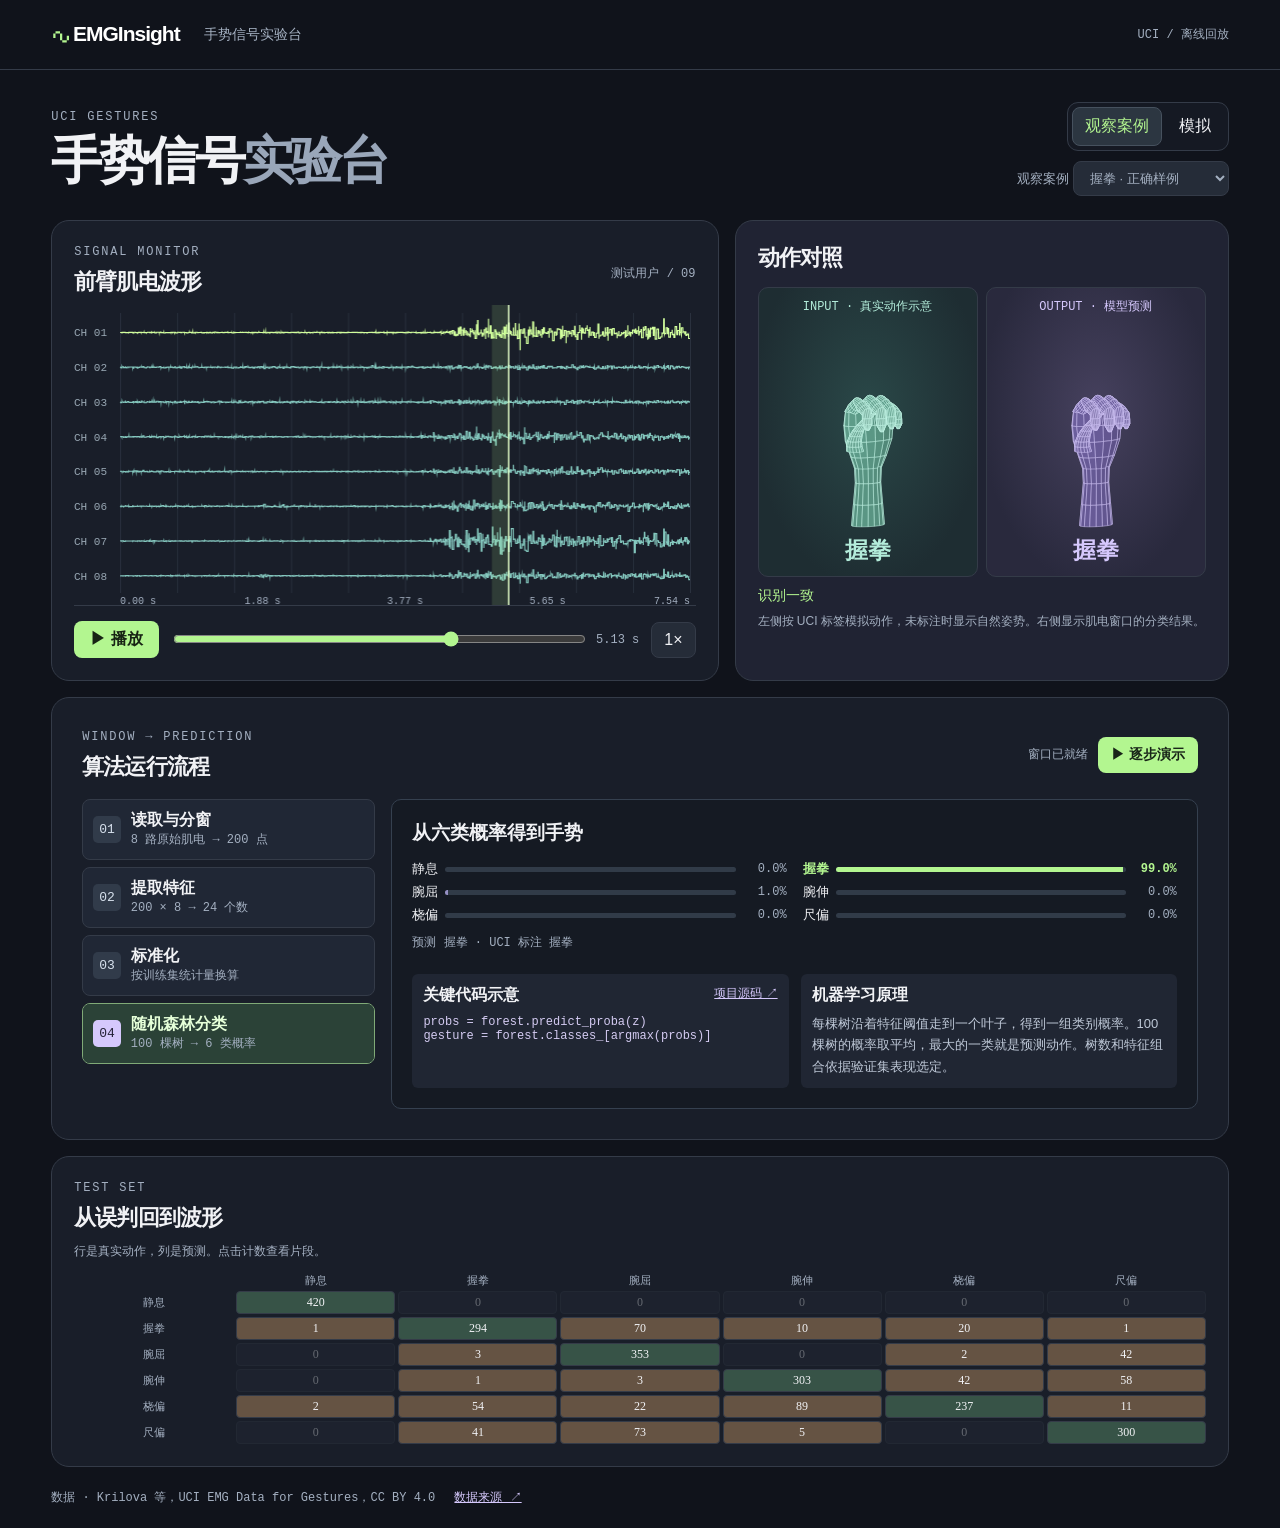
==== index.html @ f8cfbcc0 "Publish EMGInsight gesture demo" ====
<!doctype html>
<html lang="zh-CN"><meta charset="utf-8"><meta name="viewport" content="width=device-width,initial-scale=1">
<title>EMGInsight · 手势信号实验台</title><link rel="stylesheet" href="style.css">
<header><div class="brand"><b>∿</b> EMGInsight</div><span>手势信号实验台</span><small id="sourceMode">UCI / 离线回放</small></header>
<main><div class="intro"><div><p class="eyebrow">UCI GESTURES</p><h1>手势信号<span>实验台</span></h1></div><div class="modeControls"><div class="modes" role="group" aria-label="演示模式"><button id="replayMode" aria-pressed="true">观察案例</button><button id="simMode" aria-pressed="false">模拟</button></div><label id="casePicker">观察案例 <select id="case"></select></label></div></div>
<div id="missing" hidden>请先在项目根目录运行 <code>.venv\Scripts\python.exe demo/gesture/prepare.py</code>，然后刷新。</div>
<div id="simMissing" hidden>请运行 <code>.venv\Scripts\python.exe demo/gesture/prepare.py</code> 导出模拟所需的模型，然后刷新。</div>
<section class="deck"><article class="scope"><div class="heading"><div><p class="eyebrow">SIGNAL MONITOR</p><h2 id="waveTitle">前臂肌电波形</h2></div><span id="user"></span></div><canvas id="wave" aria-label="八通道肌电信号与当前窗口"></canvas>
<div class="transport"><button id="play">▶ 播放</button><label class="slider"><input id="time" type="range" min="0" step="1" aria-label="回放位置"></label><output id="clock"></output><button id="speed" title="切换播放速度">1×</button></div></article>
<article class="pose">
  <div class="heading"><h2>动作对照</h2></div>
  <div class="posePair">
    <div class="poseView inputView">
      <small id="inputTitle">INPUT · 真实动作示意</small>
      <canvas id="truthHand" role="img" aria-label="UCI 真实标签对应的手部姿势示意"></canvas>
      <h3 id="truth"></h3>
      <div id="gestureControls" class="gestureControls" role="group" aria-label="操控模拟手" hidden></div>
    </div>
    <div class="poseView outputView">
      <small>OUTPUT · 模型预测</small>
      <canvas id="hand" role="img" aria-label="模型预测对应的手部姿势示意"></canvas>
      <h3 id="name"></h3>
    </div>
  </div>
  <p class="comparison" id="comparison"></p>
  <small class="poseNote" id="poseNote">左侧按 UCI 标签模拟动作，未标注时显示自然姿势。右侧显示肌电窗口的分类结果。</small>
</article></section>
<section id="caseFlow" class="caseFlow" aria-labelledby="flowTitle">
  <div class="heading flowHeading">
    <div><p class="eyebrow">WINDOW → PREDICTION</p><h2 id="flowTitle">算法运行流程</h2></div>
    <div class="flowActions"><output id="flowStatus"></output><button id="walkWindow" type="button">▶ 逐步演示</button></div>
  </div>
  <div class="flowGrid">
    <div id="flowSteps" class="flowSteps" role="group" aria-label="查看处理阶段">
      <button type="button"><span class="flowIndex">01</span><span><strong>读取与分窗</strong><small>8 路原始肌电 → 200 点</small></span></button>
      <button type="button"><span class="flowIndex">02</span><span><strong>提取特征</strong><small>200 × 8 → 24 个数</small></span></button>
      <button type="button"><span class="flowIndex">03</span><span><strong>标准化</strong><small>按训练集统计量换算</small></span></button>
      <button type="button"><span class="flowIndex">04</span><span><strong>随机森林分类</strong><small>100 棵树 → 6 类概率</small></span></button>
    </div>
    <div class="flowInspector">
      <div class="heading flowInspectorHead"><h3 id="flowStageTitle"></h3><label id="flowChannelControl">通道 <span id="caseChannel"></span></label></div>
      <div id="flowEvidence" class="flowEvidence"></div>
      <div class="flowExplainers">
        <div class="flowCode"><div class="flowCaption"><strong>关键代码示意</strong><a id="flowSource" target="_blank" rel="noopener">项目源码 ↗</a></div><pre><code id="flowCode"></code></pre></div>
        <div class="flowKnowledge"><strong>机器学习原理</strong><p id="flowKnowledge"></p></div>
      </div>
    </div>
  </div>
</section>
<section class="lower"><article id="compactTrace" hidden><div class="heading"><div><p class="eyebrow">EXECUTION TRACE</p><h2>算法运行流程</h2></div><label>通道 <span id="simChannel"></span></label></div>
<ol class="trace" id="trace" aria-label="算法关键环节">
  <li><span class="traceMarker" aria-hidden="true"></span><div><strong>读取与分窗</strong><code>8 路信号 → 200 点窗口，步长 100</code><small id="traceWindow"></small></div></li>
  <li><span class="traceMarker" aria-hidden="true"></span><div><strong>提取特征</strong><code>每通道算 RMS、MAV、WL → 24 个特征</code><small id="traceFeatures"></small></div></li>
  <li><span class="traceMarker" aria-hidden="true"></span><div><strong>标准化</strong><code>用训练集的均值和标准差转换特征</code><small id="traceScale"></small></div></li>
  <li><span class="traceMarker" aria-hidden="true"></span><div><strong>随机森林分类</strong><code>100 棵树的类别概率取平均 → 输出手势</code><small id="traceResult"></small></div></li>
</ol><small id="traceNote">高亮按回放节奏重现处理顺序，数值来自当前窗口。</small></article>
<article id="testResults"><p class="eyebrow">TEST SET</p><h2>从误判回到波形</h2><small>行是真实动作，列是预测。点击计数查看片段。</small><div id="matrix"></div></article></section>
<footer>数据 · Krilova 等，UCI EMG Data for Gestures，CC BY 4.0 <a href="https://doi.org/10.24432/C5ZP5C">数据来源 ↗</a></footer></main>
<script src="session.js"></script><script src="simulator-data.js"></script><script src="simulation.js"></script><script src="hand.js"></script><script src="walkthrough.js"></script><script src="app.js"></script></html>
---- style.css ----
:root{color-scheme:dark;--bg:#10131b;--panel:#191e29;--line:#343b48;--muted:#a4b0c1;--mint:#b3f690;--lav:#d5c8fc;color:#f1f2f5;font:16px "Segoe UI","Microsoft YaHei",sans-serif}*{box-sizing:border-box}body{margin:0;background:var(--bg)}header,main{max-width:1440px;margin:auto;padding:0 clamp(18px,4vw,65px)}header{display:flex;gap:24px;align-items:center;height:70px;border-bottom:1px solid var(--line);color:var(--muted);font-size:14px}header small{margin-left:auto}.brand{font-size:21px;letter-spacing:-1px;font-weight:700;color:white}.brand b{color:var(--mint);font:36px Georgia;vertical-align:middle}.intro,.heading,.transport{display:flex;justify-content:space-between;align-items:center;gap:12px}.intro{padding:32px 0 24px}.eyebrow,small,output,#user,footer{color:var(--muted);font:12px/1.5 Consolas,"Microsoft YaHei",monospace}.eyebrow{letter-spacing:.15em;margin:0 0 6px}.intro h1{font-size:clamp(32px,4vw,60px);letter-spacing:-.06em;line-height:1.12;margin:0}.intro h1 span{color:#99a6b9}.intro label{color:var(--muted);font-size:13px}.deck,.lower{display:grid;grid-template-columns:1.65fr 1fr;gap:16px}.deck{grid-template-columns:minmax(0,1.35fr) minmax(320px,1fr)}.lower{margin-top:16px}.deck article,.lower article{min-width:0;border-radius:18px;background:var(--panel);padding:22px;border:1px solid var(--line)}h2{font-size:22px;margin:0 0 8px;letter-spacing:-.04em}button,select{font:inherit;color:inherit;border:1px solid var(--line);background:#252c38;border-radius:8px;padding:8px 12px;cursor:pointer;transition:background .18s,transform .18s}button:hover,select:hover{background:#36404c}button:active{transform:scale(.97)}:focus-visible{outline:2px solid var(--mint)}.scope canvas{display:block;width:100%;height:300px}.transport{border-top:1px solid var(--line);padding-top:15px}.slider{flex:1}.slider input{width:100%;accent-color:var(--mint)}#play{background:var(--mint);color:#172314;border:0;font-weight:700;min-width:85px}footer a{color:var(--lav)}#matrix{display:grid;grid-template-columns:repeat(7,1fr);gap:3px;margin-top:12px;text-align:center;align-items:center}#matrix button{padding:3px;font:12px Consolas;border-radius:4px}#matrix span{font-size:11px;color:var(--muted)}#matrix button:disabled{opacity:.35;cursor:default}footer{padding:22px 0}footer a{margin-left:12px}#missing{padding:20px;background:#593d28}@media(max-width:780px){.deck,.lower{grid-template-columns:1fr}.intro{align-items:flex-start;flex-direction:column}header{gap:10px}.scope canvas{height:250px}.deck article,.lower article{padding:16px}}@media(prefers-reduced-motion:reduce){*{transition:none!important}}
#wave{cursor:crosshair}
.deck .pose {
  display: flex;
  flex-direction: column;
  background: #202333;
}
.pose .heading h2 { margin: 0; }
.posePair {
  display: grid;
  grid-template-columns: repeat(2,minmax(0,1fr));
  gap: 8px;
  margin: 14px 0 0;
}
.poseView {
  min-width: 0;
  display: grid;
  grid-template-rows: auto 1fr auto;
  justify-items: center;
  text-align: center;
  padding: 10px 5px;
  border: 1px solid var(--line);
  border-radius: 10px;
}
.inputView { color: #b3ecda; background: radial-gradient(ellipse at 50% 42%,#2a4848,#1e2d32 75%); }
.outputView { color: var(--lav); background: radial-gradient(ellipse at 50% 42%,#46415e,#29293d 75%); }
.poseView small { color: inherit; }
.poseView canvas {
  display: block;
  width: 100%;
  height: clamp(142px,17vw,228px);
  opacity: 0;
  transition: opacity .15s ease;
}
.poseView h3 { margin: 0; font-size: clamp(16px,1.8vw,25px); line-height: 1.4; }
.comparison { margin: 10px 0 4px; min-height: 1.5em; font-size: 14px; }
.comparison[data-state="match"] { color: var(--mint); }
.comparison[data-state="error"] { color: #ffd29a; }
.poseNote { font-family: inherit; }
.trace { list-style: none; margin: 15px 0 10px; padding: 3px; border-radius: 10px; background: #131720; }
.trace li { display: grid; grid-template-columns: 10px minmax(0,1fr); gap: 10px; padding: 7px 10px; border: 1px solid transparent; border-radius: 7px; }
.traceMarker { width: 6px; height: 6px; margin: 8px auto 0; border-radius: 50%; background: #526070; }
.trace strong { font-size: 14px; }
.trace code { display: inline-block; margin-left: 8px; color: var(--muted); font: 12px/1.5 Consolas,"Microsoft YaHei",monospace; }
.trace small { display: block; min-height: 1.5em; font-variant-numeric: tabular-nums; }
.trace li[data-state="done"] .traceMarker { background: #789376; }
.trace li[data-state="active"] { background: #25382e; border-color: #537758; }
.trace li[data-state="active"] .traceMarker { background: var(--mint); box-shadow: 0 0 9px #b3f69072; }
.trace li[data-state="active"] strong, .trace li[data-state="active"] small { color: var(--mint); }
[hidden] { display: none !important; }
.modeControls { display: grid; justify-items: end; gap: 10px; }
.modes { display: flex; gap: 4px; padding: 4px; border: 1px solid var(--line); border-radius: 11px; background: #151923; }
.modes button { border-color: transparent; background: transparent; }
.modes button[aria-pressed="true"] { border-color: #46515e; background: #2c3641; color: var(--mint); }
#simMissing { margin-bottom: 15px; padding: 16px; border-radius: 8px; background: #593d28; }
.simulating .deck { grid-template-columns: minmax(170px,.72fr) minmax(0,1.9fr) minmax(170px,.72fr); }
.simulating .deck .pose, .simulating .posePair { display: contents; }
.simulating .deck .pose .heading, .simulating .transport { display: none; }
.simulating .scope { grid-area: 1 / 2; }
.simulating .inputView { grid-area: 1 / 1; }
.simulating .outputView { grid-area: 1 / 3; }
.simulating .poseView { align-content: start; grid-template-rows: auto auto auto auto; padding: 16px 9px; }
.simulating .poseNote { grid-area: 2 / 1 / auto / span 2; align-self: center; }
.simulating .comparison { grid-area: 2 / 3; margin: 0; }
.simulating #wave { cursor: default; }
.simulating .lower { grid-template-columns: minmax(0,1fr); }
.gestureControls { display: grid; grid-template-columns: repeat(2,minmax(0,1fr)); gap: 5px; margin-top: 12px; width: 100%; }
.gestureControls button { padding: 6px 3px; font-size: 13px; background: #253938; }
.gestureControls button:hover { background: #34504d; }
.gestureControls button[aria-pressed="true"] { background: #b3ecda; color: #132e29; border-color: #b3ecda; font-weight: 700; }
@media(max-width:780px){
  .modeControls { justify-items: start; }
  .simulating .deck { grid-template-columns: minmax(0,1fr) minmax(0,1fr); }
  .simulating .inputView { grid-area: 1 / 1; }
  .simulating .outputView { grid-area: 1 / 2; }
  .simulating .comparison { grid-area: 2 / 1 / auto / span 2; }
  .simulating .scope { grid-area: 3 / 1 / auto / span 2; }
  .simulating .poseNote { grid-area: 4 / 1 / auto / span 2; }
}
.caseFlow {
  --flow-progress: 1;
  margin-top: 16px;
  padding: clamp(16px,3vw,30px);
  background: #191e29;
  border: 1px solid var(--line);
  border-radius: 18px;
}
.caseFlow h2,.caseFlow h3 { margin: 0; }
.flowHeading { flex-wrap: wrap; }
.flowActions { display: flex; flex-wrap: wrap; gap: 10px; align-items: center; }
#walkWindow { background: var(--mint); color: #182418; border-color: transparent; font-size: 14px; font-weight: 700; }
#walkWindow:disabled { cursor: default; opacity: .48; }
.flowGrid { display: grid; grid-template-columns: minmax(195px,.8fr) minmax(0,2.2fr); gap: 16px; margin-top: 17px; }
.flowSteps { display: grid; align-content: start; gap: 7px; }
.flowSteps button { position: relative; isolation: isolate; overflow: hidden; display: grid; grid-template-columns: auto minmax(0,1fr); align-items: center; gap: 10px; text-align: left; background: #202735; padding: 10px; }
.flowSteps button::after { content:""; position: absolute; z-index: -1; inset: 0; background: #2b4237; transform-origin: left; transform: scaleX(0); }
.flowSteps button:hover { border-color: #677588; }
.flowSteps button[data-state="active"] { border-color: #80aa77; color: #e5ffd8; }
.flowSteps button[data-state="active"]::after { transform: scaleX(var(--flow-progress)); }
.flowSteps button[aria-pressed="true"] .flowIndex { background: #d5c8fc; color: #232036; }
.flowSteps button small { display:block; }
.flowIndex { padding: 6px; border-radius: 5px; color: #d7e1ed; background: #313b4a; font: 13px Consolas,monospace; }
.flowInspector { padding: clamp(12px,2vw,20px); border: 1px solid #35404f; border-radius: 10px; background: #151a23; min-width: 0; }
.flowInspectorHead { flex-wrap: wrap; }
.flowInspectorHead label { color: var(--muted); font-size: 13px; }
.flowEvidence { min-height: 100px; margin: 14px 0; }
.flowEmpty { color: var(--muted); }
.windowRail { display: grid; grid-template-columns: repeat(3,1fr); grid-template-rows: repeat(2,auto); gap: 5px 0; margin-bottom: 7px; }
.windowRail span { padding: 9px; text-align: center; border-radius: 6px; font-size: 13px; }
.currentSpan { grid-column: 1 / 3; background: #324e41; color: #dcffcb; }
.nextSpan { grid-column: 2 / 4; grid-row: 2; background: #36334e; color: var(--lav); }
.flowMetrics { display: grid; grid-template-columns: repeat(3,minmax(0,1fr)); gap: 6px; }
.flowMetrics > div { min-width: 0; padding: 8px; border-radius: 6px; background: #242e39; }
.flowMetrics strong { display:block; font: clamp(14px,2vw,23px) Consolas,monospace; color: var(--mint); overflow-wrap: anywhere; }
.probabilities { display: grid; grid-template-columns: repeat(2,minmax(0,1fr)); gap: 5px 16px; margin-bottom: 8px; }
.probability { display: grid; grid-template-columns: auto minmax(0,1fr) 44px; align-items: center; gap: 7px; font-size: 13px; }
.probability small { text-align: right; }
.probability[data-winner="true"] span, .probability[data-winner="true"] small { color: var(--mint); font-weight: 700; }
.probability meter { width: 100%; height: 10px; }
.probability meter::-webkit-meter-bar { background: #313b48; border: 0; }
.probability meter::-webkit-meter-optimum-value { background: #9690c4; }
.probability[data-winner="true"] meter::-webkit-meter-optimum-value { background: var(--mint); }
.flowExplainers { display: grid; grid-template-columns: repeat(2,minmax(0,1fr)); gap: 12px; }
.flowCode,.flowKnowledge { min-width:0; padding: 11px; background: #202633; border-radius: 6px; }
.flowCaption { display:flex; flex-wrap: wrap; justify-content:space-between; gap:5px; }
.flowCaption a { color: var(--lav); font-size:12px; }
.flowCode pre { margin: 9px 0 0; white-space: pre-wrap; overflow-wrap: anywhere; color: #d4cbf2; font-size: 12px; }
.flowKnowledge p { margin: 7px 0 0; font-size: 13px; line-height: 1.65; color: #bfc9d8; }
.lower { grid-template-columns: minmax(0,1fr); }
@media(max-width:780px) {
  .flowGrid,.flowExplainers { grid-template-columns: minmax(0,1fr); }
  .flowSteps { grid-template-columns: repeat(2,minmax(0,1fr)); }
  .probabilities { grid-template-columns: minmax(0,1fr); }
}
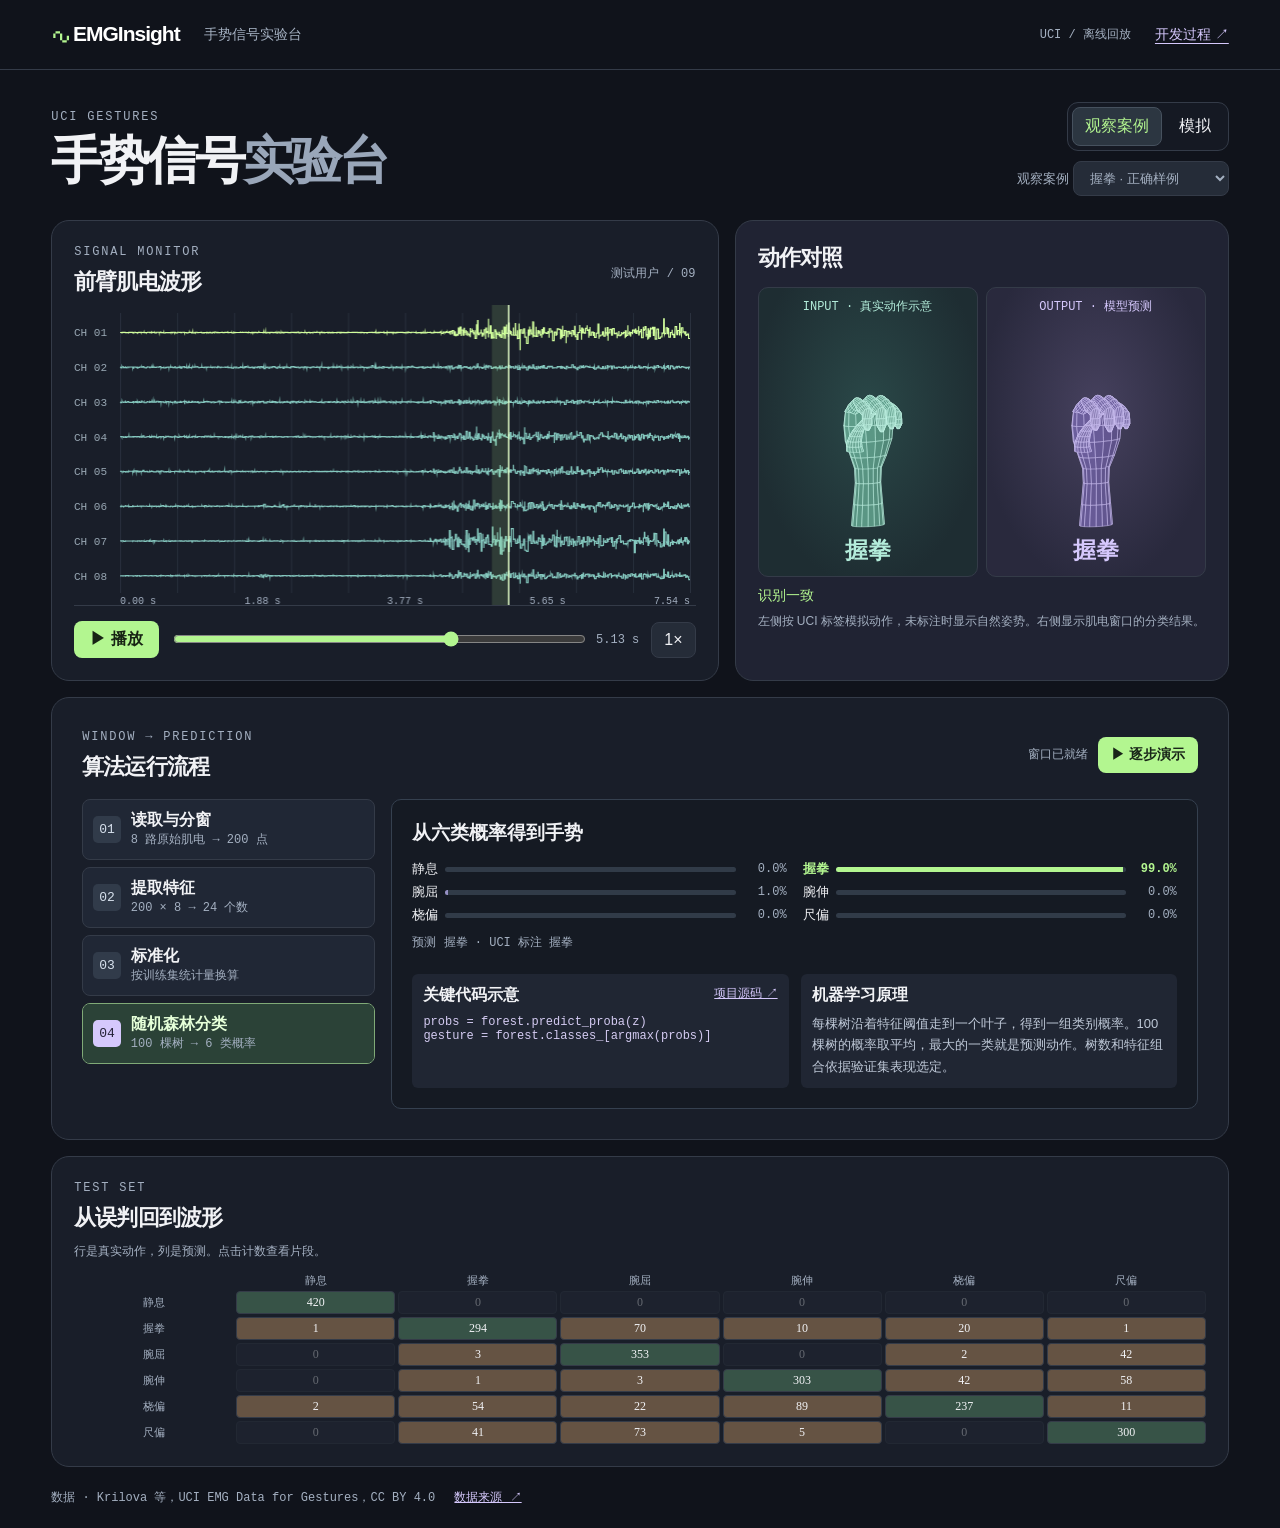
==== commit 4c58df46: "Publish interactive UCI model development walkthrough" ====
--- a/index.html
+++ b/index.html
@@ -1,7 +1,7 @@
 <!doctype html>
 <html lang="zh-CN"><meta charset="utf-8"><meta name="viewport" content="width=device-width,initial-scale=1">
 <title>EMGInsight · 手势信号实验台</title><link rel="stylesheet" href="style.css">
-<header><div class="brand"><b>∿</b> EMGInsight</div><span>手势信号实验台</span><small id="sourceMode">UCI / 离线回放</small></header>
+<header><div class="brand"><b>∿</b> EMGInsight</div><span>手势信号实验台</span><small id="sourceMode">UCI / 离线回放</small><a class="projectNav" href="development.html">开发过程 ↗</a></header>
 <main><div class="intro"><div><p class="eyebrow">UCI GESTURES</p><h1>手势信号<span>实验台</span></h1></div><div class="modeControls"><div class="modes" role="group" aria-label="演示模式"><button id="replayMode" aria-pressed="true">观察案例</button><button id="simMode" aria-pressed="false">模拟</button></div><label id="casePicker">观察案例 <select id="case"></select></label></div></div>
 <div id="missing" hidden>请先在项目根目录运行 <code>.venv\Scripts\python.exe demo/gesture/prepare.py</code>，然后刷新。</div>
 <div id="simMissing" hidden>请运行 <code>.venv\Scripts\python.exe demo/gesture/prepare.py</code> 导出模拟所需的模型，然后刷新。</div>
--- a/style.css
+++ b/style.css
@@ -1,5 +1,6 @@
 :root{color-scheme:dark;--bg:#10131b;--panel:#191e29;--line:#343b48;--muted:#a4b0c1;--mint:#b3f690;--lav:#d5c8fc;color:#f1f2f5;font:16px "Segoe UI","Microsoft YaHei",sans-serif}*{box-sizing:border-box}body{margin:0;background:var(--bg)}header,main{max-width:1440px;margin:auto;padding:0 clamp(18px,4vw,65px)}header{display:flex;gap:24px;align-items:center;height:70px;border-bottom:1px solid var(--line);color:var(--muted);font-size:14px}header small{margin-left:auto}.brand{font-size:21px;letter-spacing:-1px;font-weight:700;color:white}.brand b{color:var(--mint);font:36px Georgia;vertical-align:middle}.intro,.heading,.transport{display:flex;justify-content:space-between;align-items:center;gap:12px}.intro{padding:32px 0 24px}.eyebrow,small,output,#user,footer{color:var(--muted);font:12px/1.5 Consolas,"Microsoft YaHei",monospace}.eyebrow{letter-spacing:.15em;margin:0 0 6px}.intro h1{font-size:clamp(32px,4vw,60px);letter-spacing:-.06em;line-height:1.12;margin:0}.intro h1 span{color:#99a6b9}.intro label{color:var(--muted);font-size:13px}.deck,.lower{display:grid;grid-template-columns:1.65fr 1fr;gap:16px}.deck{grid-template-columns:minmax(0,1.35fr) minmax(320px,1fr)}.lower{margin-top:16px}.deck article,.lower article{min-width:0;border-radius:18px;background:var(--panel);padding:22px;border:1px solid var(--line)}h2{font-size:22px;margin:0 0 8px;letter-spacing:-.04em}button,select{font:inherit;color:inherit;border:1px solid var(--line);background:#252c38;border-radius:8px;padding:8px 12px;cursor:pointer;transition:background .18s,transform .18s}button:hover,select:hover{background:#36404c}button:active{transform:scale(.97)}:focus-visible{outline:2px solid var(--mint)}.scope canvas{display:block;width:100%;height:300px}.transport{border-top:1px solid var(--line);padding-top:15px}.slider{flex:1}.slider input{width:100%;accent-color:var(--mint)}#play{background:var(--mint);color:#172314;border:0;font-weight:700;min-width:85px}footer a{color:var(--lav)}#matrix{display:grid;grid-template-columns:repeat(7,1fr);gap:3px;margin-top:12px;text-align:center;align-items:center}#matrix button{padding:3px;font:12px Consolas;border-radius:4px}#matrix span{font-size:11px;color:var(--muted)}#matrix button:disabled{opacity:.35;cursor:default}footer{padding:22px 0}footer a{margin-left:12px}#missing{padding:20px;background:#593d28}@media(max-width:780px){.deck,.lower{grid-template-columns:1fr}.intro{align-items:flex-start;flex-direction:column}header{gap:10px}.scope canvas{height:250px}.deck article,.lower article{padding:16px}}@media(prefers-reduced-motion:reduce){*{transition:none!important}}
 #wave{cursor:crosshair}
+.projectNav { color: var(--lav); text-underline-offset: 4px; }
 .deck .pose {
   display: flex;
   flex-direction: column;
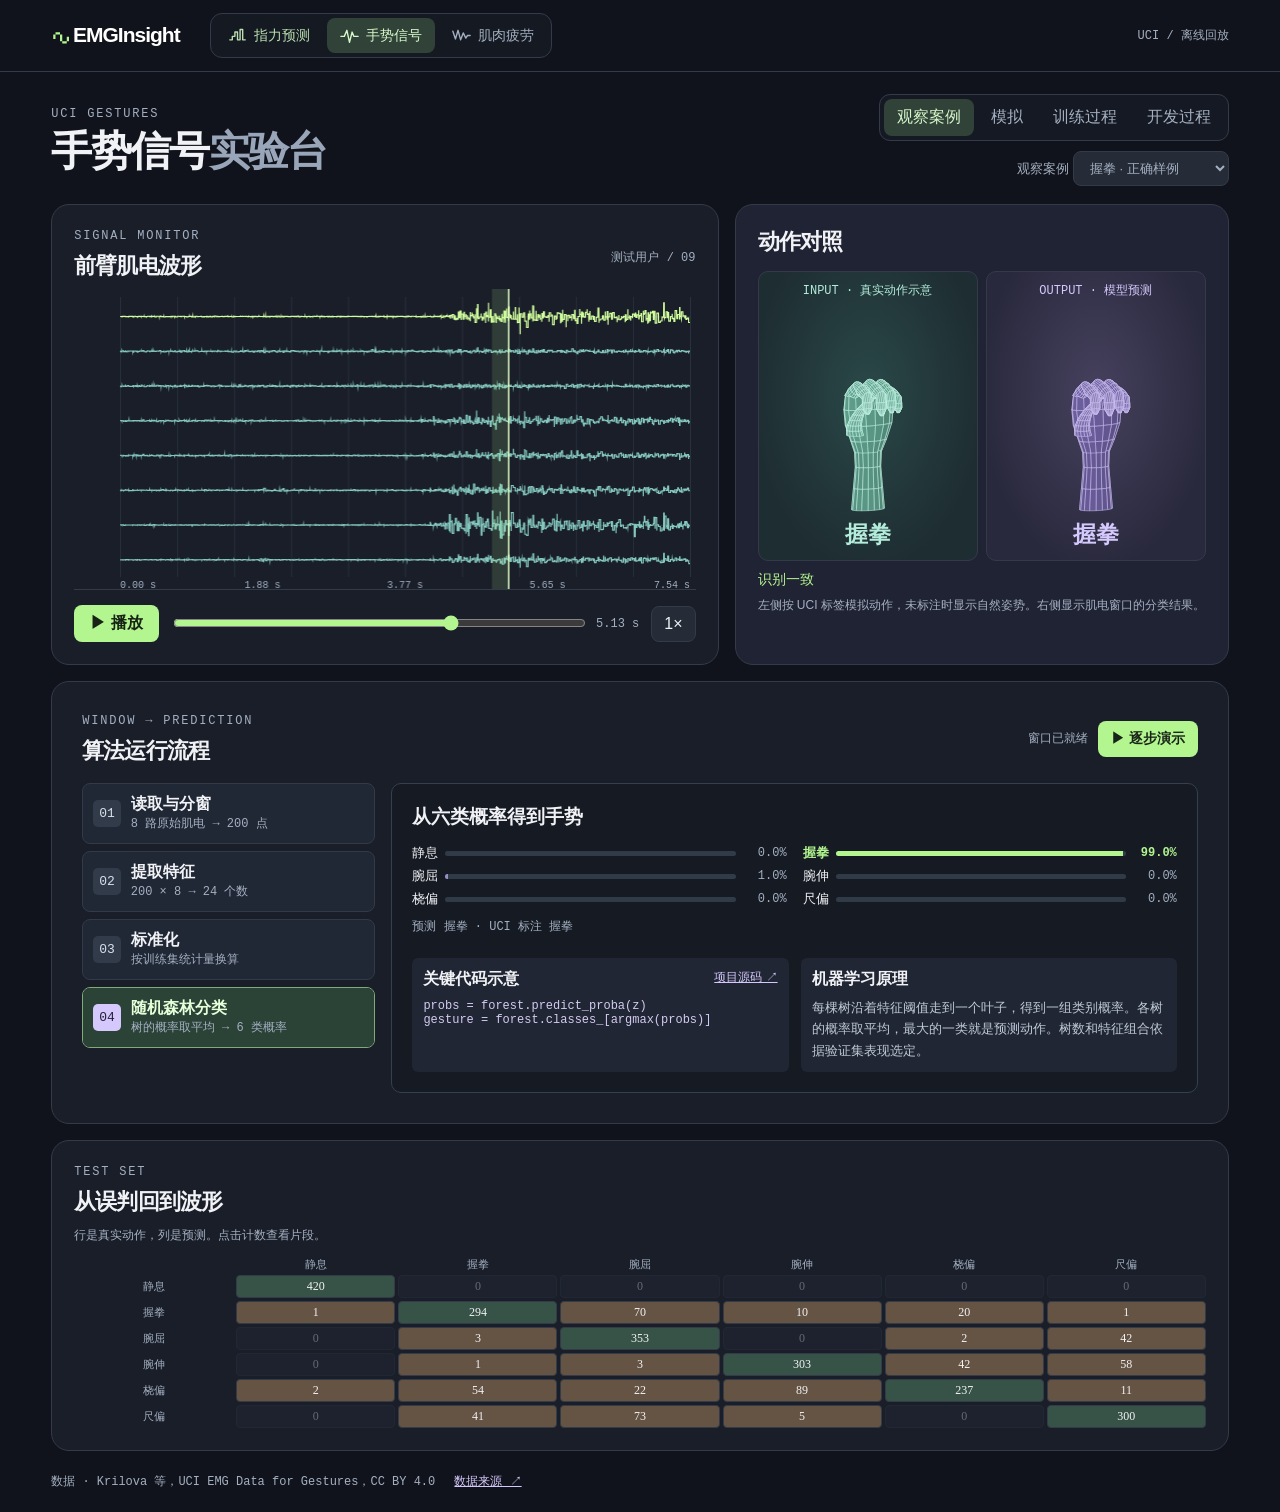
==== commit c151a28f: "发布网页：三个实验台、训练过程动画与疲劳第二版 对应 main 00d88338。页面分为 css/、js/、data/，新增指力台、疲劳台（全试验与单路）和训练过程视图。  Co-Authored-" ====
--- a/index.html
+++ b/index.html
@@ -1,10 +1,11 @@
 <!doctype html>
 <html lang="zh-CN"><meta charset="utf-8"><meta name="viewport" content="width=device-width,initial-scale=1">
-<title>EMGInsight · 手势信号实验台</title><link rel="stylesheet" href="style.css">
-<header><div class="brand"><b>∿</b> EMGInsight</div><span>手势信号实验台</span><small id="sourceMode">UCI / 离线回放</small><a class="projectNav" href="development.html">开发过程 ↗</a></header>
-<main><div class="intro"><div><p class="eyebrow">UCI GESTURES</p><h1>手势信号<span>实验台</span></h1></div><div class="modeControls"><div class="modes" role="group" aria-label="演示模式"><button id="replayMode" aria-pressed="true">观察案例</button><button id="simMode" aria-pressed="false">模拟</button></div><label id="casePicker">观察案例 <select id="case"></select></label></div></div>
-<div id="missing" hidden>请先在项目根目录运行 <code>.venv\Scripts\python.exe demo/gesture/prepare.py</code>，然后刷新。</div>
-<div id="simMissing" hidden>请运行 <code>.venv\Scripts\python.exe demo/gesture/prepare.py</code> 导出模拟所需的模型，然后刷新。</div>
+<title>EMGInsight · 手势信号实验台</title><link rel="stylesheet" href="css/style.css">
+<link rel="stylesheet" href="css/development.css"><link rel="stylesheet" href="css/lab.css"><link rel="stylesheet" href="css/training.css">
+<header class="labHeader" data-lab="gesture"></header><script src="js/lab.js"></script>
+<main><div class="intro"><div><p class="eyebrow">UCI GESTURES</p><h1>手势信号<span>实验台</span></h1></div><div class="modeControls"><nav class="modes labViews" aria-label="实验视图"><a id="replayMode" href="#replay">观察案例</a><a id="simMode" href="#simulation">模拟</a><a id="gestureTrain" href="#training">训练过程</a><a id="gestureDev" href="#development">开发过程</a></nav><label id="casePicker">观察案例 <select id="case"></select></label></div></div>
+<div id="gestureReplay"><div id="missing" hidden>请先在项目根目录运行 <code>.venv\Scripts\python.exe demo/web/export/prepare.py</code>，然后刷新。</div>
+<div id="simMissing" hidden>请运行 <code>.venv\Scripts\python.exe demo/web/export/prepare.py</code> 导出模拟所需的模型，然后刷新。</div>
 <section class="deck"><article class="scope"><div class="heading"><div><p class="eyebrow">SIGNAL MONITOR</p><h2 id="waveTitle">前臂肌电波形</h2></div><span id="user"></span></div><canvas id="wave" aria-label="八通道肌电信号与当前窗口"></canvas>
 <div class="transport"><button id="play">▶ 播放</button><label class="slider"><input id="time" type="range" min="0" step="1" aria-label="回放位置"></label><output id="clock"></output><button id="speed" title="切换播放速度">1×</button></div></article>
 <article class="pose">
@@ -35,13 +36,13 @@
       <button type="button"><span class="flowIndex">01</span><span><strong>读取与分窗</strong><small>8 路原始肌电 → 200 点</small></span></button>
       <button type="button"><span class="flowIndex">02</span><span><strong>提取特征</strong><small>200 × 8 → 24 个数</small></span></button>
       <button type="button"><span class="flowIndex">03</span><span><strong>标准化</strong><small>按训练集统计量换算</small></span></button>
-      <button type="button"><span class="flowIndex">04</span><span><strong>随机森林分类</strong><small>100 棵树 → 6 类概率</small></span></button>
+      <button type="button"><span class="flowIndex">04</span><span><strong>随机森林分类</strong><small>树的概率取平均 → 6 类概率</small></span></button>
     </div>
     <div class="flowInspector">
       <div class="heading flowInspectorHead"><h3 id="flowStageTitle"></h3><label id="flowChannelControl">通道 <span id="caseChannel"></span></label></div>
       <div id="flowEvidence" class="flowEvidence"></div>
       <div class="flowExplainers">
-        <div class="flowCode"><div class="flowCaption"><strong>关键代码示意</strong><a id="flowSource" target="_blank" rel="noopener">项目源码 ↗</a></div><pre><code id="flowCode"></code></pre></div>
+        <div class="flowCode"><div class="flowCaption"><strong>关键代码示意</strong><a id="flowSource" data-source-base="./source/" target="_blank" rel="noopener">项目源码 ↗</a></div><pre><code id="flowCode"></code></pre></div>
         <div class="flowKnowledge"><strong>机器学习原理</strong><p id="flowKnowledge"></p></div>
       </div>
     </div>
@@ -52,8 +53,78 @@
   <li><span class="traceMarker" aria-hidden="true"></span><div><strong>读取与分窗</strong><code>8 路信号 → 200 点窗口，步长 100</code><small id="traceWindow"></small></div></li>
   <li><span class="traceMarker" aria-hidden="true"></span><div><strong>提取特征</strong><code>每通道算 RMS、MAV、WL → 24 个特征</code><small id="traceFeatures"></small></div></li>
   <li><span class="traceMarker" aria-hidden="true"></span><div><strong>标准化</strong><code>用训练集的均值和标准差转换特征</code><small id="traceScale"></small></div></li>
-  <li><span class="traceMarker" aria-hidden="true"></span><div><strong>随机森林分类</strong><code>100 棵树的类别概率取平均 → 输出手势</code><small id="traceResult"></small></div></li>
+  <li><span class="traceMarker" aria-hidden="true"></span><div><strong>随机森林分类</strong><code>各树的类别概率取平均 → 输出手势</code><small id="traceResult"></small></div></li>
 </ol><small id="traceNote">高亮按回放节奏重现处理顺序，数值来自当前窗口。</small></article>
 <article id="testResults"><p class="eyebrow">TEST SET</p><h2>从误判回到波形</h2><small>行是真实动作，列是预测。点击计数查看片段。</small><div id="matrix"></div></article></section>
-<footer>数据 · Krilova 等，UCI EMG Data for Gestures，CC BY 4.0 <a href="https://doi.org/10.24432/C5ZP5C">数据来源 ↗</a></footer></main>
-<script src="session.js"></script><script src="simulator-data.js"></script><script src="simulation.js"></script><script src="hand.js"></script><script src="walkthrough.js"></script><script src="app.js"></script></html>
+</div><div id="trainingView" hidden></div><div id="gestureDevelopment" hidden>  <p id="devMissing" hidden>请先运行 <code>.venv\Scripts\python.exe demo/web/export/prepare.py</code> 生成实验数据。</p>
+  <section id="devPlayer" hidden aria-label="开发过程逐步演示">
+    <nav class="devSteps" id="devSteps" aria-label="开发阶段"></nav>
+    <div class="devScene">
+      <div class="devCopy">
+        <p class="eyebrow" id="devStageLabel"></p>
+        <h2 id="devTitle"></h2>
+        <p id="devDescription"></p>
+        <div id="devFacts" class="devFacts"></div>
+      </div>
+      <div class="devVisual">
+        <div class="devFrameBar"><small id="devInteraction"></small><button id="devReplay" type="button">↻ 重播图形</button></div>
+        <canvas id="devCanvas" role="img"></canvas>
+        <p id="devCaption"></p>
+        <div id="devGroups" class="devToolRow" role="group" aria-label="选择数据集" hidden>
+          <button type="button" data-group="train">训练集</button><button type="button" data-group="validation">验证集</button><button type="button" data-group="test">测试集</button>
+        </div>
+        <div id="devExtraction" class="devExtraction" hidden>
+          <div class="devToolRow devMetricButtons" role="group" aria-label="播放特征计算">
+            <button type="button" data-view="metric" data-value="rms">RMS</button>
+            <button type="button" data-view="metric" data-value="mav">MAV</button>
+            <button type="button" data-view="metric" data-value="wl">WL</button>
+          </div>
+          <label>观察通道 <select id="devChannel" aria-label="观察通道"></select></label>
+          <label><input id="devIncludeWL" type="checkbox"> 加入 WL</label>
+          <output id="devFeatureCount" aria-live="polite"></output>
+          <label class="devRange">查看前 <output id="devSampleCount"></output> 点 <input id="devSample" aria-label="波形采样点位置" type="range" min="1" max="200" value="200"></label>
+        </div>
+        <div id="devMatrix" class="devToolRow" role="group" aria-label="训练矩阵动画" hidden>
+          <button type="button" data-view="matrix" data-value="raw">组装 X_train</button>
+          <button type="button" data-view="matrix" data-value="scaled">应用标准化</button>
+        </div>
+        <div id="devLogic" hidden>
+          <div class="devToolRow" role="group" aria-label="逻辑回归计算步骤">
+            <button type="button" data-view="logistic" data-value="scores">① 线性打分</button>
+            <button type="button" data-view="logistic" data-value="softmax">② Softmax 概率</button>
+            <button type="button" data-view="logistic" data-value="curve">③ 改变特征</button>
+          </div>
+          <label id="devSweep" hidden>移动特征值 <input id="devFeature" aria-label="改变标准化特征值" type="range" min="0" max="80" value="40"></label>
+        </div>
+        <label id="devNeighbors" class="devRange" hidden>邻居数 k = <output id="devKnnCount"></output> <input id="devKnn" aria-label="参与投票的邻居数量" type="range" min="1" max="15" value="15"></label>
+        <div id="devBranches" class="devToolRow" role="group" aria-label="决策树路径阶段" hidden>
+          <button type="button" data-depth="0">起点</button><button type="button" data-depth="1">第 1 次判断</button><button type="button" data-depth="2">第 2 次判断</button><button type="button" data-depth="3">汇总结果</button>
+        </div>
+        <label id="devComparison" class="devToolRow" hidden>验证配置 <select id="devCompare">
+          <option value="all">各模型最佳配置</option><option>RMS+MAV</option><option>RMS+MAV+WL</option>
+        </select></label>
+        <div id="devArtifacts" hidden>
+          <div class="devToolRow" role="group" aria-label="选择实验产物">
+            <button type="button" data-view="artifact" data-value="relation">特征与类别</button>
+            <button type="button" data-view="artifact" data-value="scale">标准化参数</button>
+            <button type="button" data-view="artifact" data-value="weights">模型参数</button>
+            <button type="button" data-view="artifact" data-value="tree">决策树结构</button>
+          </div>
+          <div class="devToolRow">
+            <label id="devMetricControl">特征 <select id="devArtifactMetric"><option value="0">RMS</option><option value="1">MAV</option><option value="2">WL</option></select></label>
+            <label id="devClassControl" hidden>逻辑回归类别 <select id="devArtifactClass"></select></label>
+          </div>
+        </div>
+        <div id="devLive" class="devLive" aria-live="polite"></div>
+      </div>
+    </div>
+    <div class="devControls">
+      <button type="button" id="devPrev">← 上一步</button>
+      <span id="devPosition" aria-live="polite"></span>
+      <button type="button" id="devNext">下一步 →</button>
+      <a id="devFinish" href="#replay" hidden>体验随机森林 →</a>
+    </div>
+    <details id="devCandidates" hidden><summary>查看 12 组验证候选与测试结果</summary><div id="devTable"></div></details>
+  </section>
+</div><footer>数据 · Krilova 等，UCI EMG Data for Gestures，CC BY 4.0 <a href="https://doi.org/10.24432/C5ZP5C">数据来源 ↗</a></footer></main>
+<script src="data/session.js"></script><script src="data/simulator-data.js"></script><script src="js/simulation.js"></script><script src="js/hand.js"></script><script src="js/walkthrough.js"></script><script src="js/app.js"></script><script src="data/development-data.js"></script><script src="js/development_diagrams.js"></script><script src="js/development.js"></script><script src="data/training-data.js"></script><script src="js/training.js"></script></html>
--- a/css/style.css
+++ b/css/style.css
@@ -0,0 +1,134 @@
+:root{color-scheme:dark;--bg:#10131b;--panel:#191e29;--line:#343b48;--muted:#a4b0c1;--mint:#b3f690;--lav:#d5c8fc;color:#f1f2f5;font:16px "Segoe UI","Microsoft YaHei",sans-serif}*{box-sizing:border-box}body{margin:0;background:var(--bg)}header,main{max-width:1440px;margin:auto;padding:0 clamp(18px,4vw,65px)}header{display:flex;gap:24px;align-items:center;height:70px;border-bottom:1px solid var(--line);color:var(--muted);font-size:14px}header small{margin-left:auto}.brand{font-size:21px;letter-spacing:-1px;font-weight:700;color:white}.brand b{color:var(--mint);font:36px Georgia;vertical-align:middle}.intro,.heading,.transport{display:flex;justify-content:space-between;align-items:center;gap:12px}.intro{padding:32px 0 24px}.eyebrow,small,output,#user,footer{color:var(--muted);font:12px/1.5 Consolas,"Microsoft YaHei",monospace}.eyebrow{letter-spacing:.15em;margin:0 0 6px}.intro h1{font-size:clamp(32px,4vw,60px);letter-spacing:-.06em;line-height:1.12;margin:0}.intro h1 span{color:#99a6b9}.intro label{color:var(--muted);font-size:13px}.deck,.lower{display:grid;grid-template-columns:1.65fr 1fr;gap:16px}.deck{grid-template-columns:minmax(0,1.35fr) minmax(320px,1fr)}.lower{margin-top:16px}.deck article,.lower article{min-width:0;border-radius:18px;background:var(--panel);padding:22px;border:1px solid var(--line)}h2{font-size:22px;margin:0 0 8px;letter-spacing:-.04em}button,select{font:inherit;color:inherit;border:1px solid var(--line);background:#252c38;border-radius:8px;padding:8px 12px;cursor:pointer;transition:background .18s,transform .18s}button:hover,select:hover{background:#36404c}button:active{transform:scale(.97)}:focus-visible{outline:2px solid var(--mint)}.scope canvas{display:block;width:100%;height:300px}.transport{border-top:1px solid var(--line);padding-top:15px}.slider{flex:1}.slider input{width:100%;accent-color:var(--mint)}#play{background:var(--mint);color:#172314;border:0;font-weight:700;min-width:85px}footer a{color:var(--lav)}#matrix{display:grid;grid-template-columns:repeat(7,1fr);gap:3px;margin-top:12px;text-align:center;align-items:center}#matrix button{padding:3px;font:12px Consolas;border-radius:4px}#matrix span{font-size:11px;color:var(--muted)}#matrix button:disabled{opacity:.35;cursor:default}footer{padding:22px 0}footer a{margin-left:12px}#missing{padding:20px;background:#593d28}@media(max-width:780px){.deck,.lower{grid-template-columns:1fr}.intro{align-items:flex-start;flex-direction:column}header{gap:10px}.scope canvas{height:250px}.deck article,.lower article{padding:16px}}@media(prefers-reduced-motion:reduce){*{transition:none!important}}
+#wave{cursor:crosshair}
+.deck .pose {
+  display: flex;
+  flex-direction: column;
+  background: #202333;
+}
+.pose .heading h2 { margin: 0; }
+.posePair {
+  display: grid;
+  grid-template-columns: repeat(2,minmax(0,1fr));
+  gap: 8px;
+  margin: 14px 0 0;
+}
+.poseView {
+  min-width: 0;
+  display: grid;
+  grid-template-rows: auto 1fr auto;
+  justify-items: center;
+  text-align: center;
+  padding: 10px 5px;
+  border: 1px solid var(--line);
+  border-radius: 10px;
+}
+.inputView { color: #b3ecda; background: radial-gradient(ellipse at 50% 42%,#2a4848,#1e2d32 75%); }
+.outputView { color: var(--lav); background: radial-gradient(ellipse at 50% 42%,#46415e,#29293d 75%); }
+.poseView small { color: inherit; }
+.poseView canvas {
+  display: block;
+  width: 100%;
+  height: clamp(142px,17vw,228px);
+  opacity: 0;
+  transition: opacity .15s ease;
+}
+.poseView h3 { margin: 0; font-size: clamp(16px,1.8vw,25px); line-height: 1.4; }
+.comparison { margin: 10px 0 4px; min-height: 1.5em; font-size: 14px; }
+.comparison[data-state="match"] { color: var(--mint); }
+.comparison[data-state="error"] { color: #ffd29a; }
+.poseNote { font-family: inherit; }
+.trace { list-style: none; margin: 15px 0 10px; padding: 3px; border-radius: 10px; background: #131720; }
+.trace li { display: grid; grid-template-columns: 10px minmax(0,1fr); gap: 10px; padding: 7px 10px; border: 1px solid transparent; border-radius: 7px; }
+.traceMarker { width: 6px; height: 6px; margin: 8px auto 0; border-radius: 50%; background: #526070; }
+.trace strong { font-size: 14px; }
+.trace code { display: inline-block; margin-left: 8px; color: var(--muted); font: 12px/1.5 Consolas,"Microsoft YaHei",monospace; }
+.trace small { display: block; min-height: 1.5em; font-variant-numeric: tabular-nums; }
+.trace li[data-state="done"] .traceMarker { background: #789376; }
+.trace li[data-state="active"] { background: #25382e; border-color: #537758; }
+.trace li[data-state="active"] .traceMarker { background: var(--mint); box-shadow: 0 0 9px #b3f69072; }
+.trace li[data-state="active"] strong, .trace li[data-state="active"] small { color: var(--mint); }
+[hidden] { display: none !important; }
+.modeControls { display: grid; justify-items: end; gap: 10px; }
+.modes { display: flex; gap: 4px; padding: 4px; border: 1px solid var(--line); border-radius: 11px; background: #151923; }
+.modes button { border-color: transparent; background: transparent; }
+.modes button[aria-pressed="true"] { border-color: #46515e; background: #2c3641; color: var(--mint); }
+#simMissing { margin-bottom: 15px; padding: 16px; border-radius: 8px; background: #593d28; }
+.simulating .deck { grid-template-columns: minmax(170px,.72fr) minmax(0,1.9fr) minmax(170px,.72fr); }
+.simulating .deck .pose, .simulating .posePair { display: contents; }
+.simulating .deck .pose .heading, .simulating .transport { display: none; }
+.simulating .scope { grid-area: 1 / 2; }
+.simulating .inputView { grid-area: 1 / 1; }
+.simulating .outputView { grid-area: 1 / 3; }
+.simulating .poseView { align-content: start; grid-template-rows: auto auto auto auto; padding: 16px 9px; }
+.simulating .poseNote { grid-area: 2 / 1 / auto / span 2; align-self: center; }
+.simulating .comparison { grid-area: 2 / 3; margin: 0; }
+.simulating #wave { cursor: default; }
+.simulating .lower { grid-template-columns: minmax(0,1fr); }
+.gestureControls { display: grid; grid-template-columns: repeat(2,minmax(0,1fr)); gap: 5px; margin-top: 12px; width: 100%; }
+.gestureControls button { padding: 6px 3px; font-size: 13px; background: #253938; }
+.gestureControls button:hover { background: #34504d; }
+.gestureControls button[aria-pressed="true"] { background: #b3ecda; color: #132e29; border-color: #b3ecda; font-weight: 700; }
+@media(max-width:780px){
+  .modeControls { justify-items: start; }
+  .simulating .deck { grid-template-columns: minmax(0,1fr) minmax(0,1fr); }
+  .simulating .inputView { grid-area: 1 / 1; }
+  .simulating .outputView { grid-area: 1 / 2; }
+  .simulating .comparison { grid-area: 2 / 1 / auto / span 2; }
+  .simulating .scope { grid-area: 3 / 1 / auto / span 2; }
+  .simulating .poseNote { grid-area: 4 / 1 / auto / span 2; }
+}
+.caseFlow {
+  --flow-progress: 1;
+  margin-top: 16px;
+  padding: clamp(16px,3vw,30px);
+  background: #191e29;
+  border: 1px solid var(--line);
+  border-radius: 18px;
+}
+.caseFlow h2,.caseFlow h3 { margin: 0; }
+.flowHeading { flex-wrap: wrap; }
+.flowActions { display: flex; flex-wrap: wrap; gap: 10px; align-items: center; }
+#walkWindow { background: var(--mint); color: #182418; border-color: transparent; font-size: 14px; font-weight: 700; }
+#walkWindow:disabled { cursor: default; opacity: .48; }
+.flowGrid { display: grid; grid-template-columns: minmax(195px,.8fr) minmax(0,2.2fr); gap: 16px; margin-top: 17px; }
+.flowSteps { display: grid; align-content: start; gap: 7px; }
+.flowSteps button { position: relative; isolation: isolate; overflow: hidden; display: grid; grid-template-columns: auto minmax(0,1fr); align-items: center; gap: 10px; text-align: left; background: #202735; padding: 10px; }
+.flowSteps button::after { content:""; position: absolute; z-index: -1; inset: 0; background: #2b4237; transform-origin: left; transform: scaleX(0); }
+.flowSteps button:hover { border-color: #677588; }
+.flowSteps button[data-state="active"] { border-color: #80aa77; color: #e5ffd8; }
+.flowSteps button[data-state="active"]::after { transform: scaleX(var(--flow-progress)); }
+.flowSteps button[aria-pressed="true"] .flowIndex { background: #d5c8fc; color: #232036; }
+.flowSteps button small { display:block; }
+.flowIndex { padding: 6px; border-radius: 5px; color: #d7e1ed; background: #313b4a; font: 13px Consolas,monospace; }
+.flowInspector { padding: clamp(12px,2vw,20px); border: 1px solid #35404f; border-radius: 10px; background: #151a23; min-width: 0; }
+.flowInspectorHead { flex-wrap: wrap; }
+.flowInspectorHead label { color: var(--muted); font-size: 13px; }
+.flowEvidence { min-height: 100px; margin: 14px 0; }
+.flowEmpty { color: var(--muted); }
+.windowRail { display: grid; grid-template-columns: repeat(3,1fr); grid-template-rows: repeat(2,auto); gap: 5px 0; margin-bottom: 7px; }
+.windowRail span { padding: 9px; text-align: center; border-radius: 6px; font-size: 13px; }
+.currentSpan { grid-column: 1 / 3; background: #324e41; color: #dcffcb; }
+.nextSpan { grid-column: 2 / 4; grid-row: 2; background: #36334e; color: var(--lav); }
+.flowMetrics { display: grid; grid-template-columns: repeat(3,minmax(0,1fr)); gap: 6px; }
+.flowMetrics > div { min-width: 0; padding: 8px; border-radius: 6px; background: #242e39; }
+.flowMetrics strong { display:block; font: clamp(14px,2vw,23px) Consolas,monospace; color: var(--mint); overflow-wrap: anywhere; }
+.probabilities { display: grid; grid-template-columns: repeat(2,minmax(0,1fr)); gap: 5px 16px; margin-bottom: 8px; }
+.probability { display: grid; grid-template-columns: auto minmax(0,1fr) 44px; align-items: center; gap: 7px; font-size: 13px; }
+.probability small { text-align: right; }
+.probability[data-winner="true"] span, .probability[data-winner="true"] small { color: var(--mint); font-weight: 700; }
+.probability meter { width: 100%; height: 10px; }
+.probability meter::-webkit-meter-bar { background: #313b48; border: 0; }
+.probability meter::-webkit-meter-optimum-value { background: #9690c4; }
+.probability[data-winner="true"] meter::-webkit-meter-optimum-value { background: var(--mint); }
+.flowExplainers { display: grid; grid-template-columns: repeat(2,minmax(0,1fr)); gap: 12px; }
+.flowCode,.flowKnowledge { min-width:0; padding: 11px; background: #202633; border-radius: 6px; }
+.flowCaption { display:flex; flex-wrap: wrap; justify-content:space-between; gap:5px; }
+.flowCaption a { color: var(--lav); font-size:12px; }
+.flowCode pre { margin: 9px 0 0; white-space: pre-wrap; overflow-wrap: anywhere; color: #d4cbf2; font-size: 12px; }
+.flowKnowledge p { margin: 7px 0 0; font-size: 13px; line-height: 1.65; color: #bfc9d8; }
+.lower { grid-template-columns: minmax(0,1fr); }
+@media(max-width:780px) {
+  .flowGrid,.flowExplainers { grid-template-columns: minmax(0,1fr); }
+  .flowSteps { grid-template-columns: repeat(2,minmax(0,1fr)); }
+  .probabilities { grid-template-columns: minmax(0,1fr); }
+}
--- a/css/development.css
+++ b/css/development.css
@@ -0,0 +1,47 @@
+.devSteps { display: grid; grid-template-columns: repeat(8,minmax(0,1fr)); gap: 6px; }
+.devSteps button { display: flex; gap: 8px; align-items: center; text-align: left; min-width: 0; padding: 8px; font-size: 13px; }
+.devSteps button span:first-child { color: var(--muted); font: 12px Consolas,monospace; }
+.devSteps button[aria-current="step"] { color: var(--mint); border-color: #7eac75; background: #263b31; }
+.devScene { display: grid; grid-template-columns: minmax(220px,.9fr) minmax(0,2.1fr); gap: 22px; margin-top: 12px; padding: clamp(14px,3vw,34px); border: 1px solid var(--line); border-radius: 17px; background: #191e29; }
+.devCopy h2 { font-size: clamp(25px,3vw,40px); line-height: 1.17; margin: 10px 0; }
+#devDescription { font-size: 15px; line-height: 1.75; color: #cbd3e0; }
+.devFacts { display: grid; gap: 10px; margin-top: 18px; }
+.devFact { display: grid; gap: 3px; padding: 9px 11px; background: #222c38; border-radius: 6px; min-width: 0; }
+.devFact strong { color: var(--mint); font-size: 17px; }
+.devVisual { min-width: 0; align-self: start; padding: 12px; border-radius: 10px; background: #111620; border: 1px solid #333d4d; }
+#devCanvas { display: block; width: 100%; aspect-ratio: 760/335; }
+#devCaption { margin: 8px 4px; color: var(--muted); font-size: 13px; line-height: 1.6; }
+#devSweep { display: flex; gap: 8px; align-items: center; margin: 10px 4px 1px; color: var(--lav); font-size: 13px; }
+#devFeature { flex: 1; min-width: 0; accent-color: var(--mint); }
+.devExtraction { display: flex; flex-wrap: wrap; gap: 10px 16px; align-items: center; margin: 8px 4px; color: var(--lav); font-size: 13px; }
+.devExtraction select { padding: 3px 6px; }
+.devExtraction input { accent-color: var(--mint); }
+.devExtraction output { color: var(--mint); }
+.devControls { display: flex; flex-wrap: wrap; justify-content: space-between; align-items: center; gap: 8px; margin: 14px 0; }
+.devControls button:disabled { opacity: .4; cursor: default; }
+#devNext,#devFinish { background: var(--mint); color: #172914; font-weight: 700; }
+#devFinish { border-radius: 8px; padding: 9px 12px; text-decoration: none; }
+#devCandidates { border: 1px solid var(--line); padding: 12px; border-radius: 8px; }
+#devCandidates summary { cursor: pointer; }
+#devTable { overflow-x: auto; }
+#devTable table { border-collapse: collapse; margin-top: 10px; width: 100%; font-size: 13px; }
+#devTable th,#devTable td { text-align: left; padding: 6px; border-bottom: 1px solid var(--line); white-space: nowrap; }
+#devTable .bestConfig { color: var(--mint); }
+@media(max-width:800px) {
+  .devScene { grid-template-columns: minmax(0,1fr); gap: 10px; }
+  .devFacts { grid-template-columns: repeat(auto-fit,minmax(120px,1fr)); margin-top: 9px; }
+  .devSteps button { flex-direction: column; align-items: flex-start; gap: 3px; }
+}
+@media(max-width:600px) { .devSteps { grid-template-columns: repeat(4,minmax(0,1fr)); } }
+.devFrameBar { display:flex; align-items:center; justify-content:space-between; gap:8px; padding:2px 2px 9px; border-bottom:1px solid #293749; }
+.devFrameBar small { color:var(--lav); }
+#devReplay { padding:5px 9px; font-size:12px; }
+#devCanvas.scrubbable { cursor:ew-resize; touch-action:pan-y; }
+.devToolRow,.devRange { display:flex; flex-wrap:wrap; align-items:center; gap:6px; margin:7px 4px; font-size:13px; color:#cdd7e5; }
+.devRange input { min-width:90px; flex:1; accent-color:var(--mint); }
+.devToolRow button { padding:6px 8px; font-size:13px; }
+.devToolRow button[aria-pressed="true"] { background:#2c4639; color:#dcffc9; border-color:#64866b; }
+.devToolRow select { padding:4px 6px; }
+.devExtraction .devRange { flex-basis:100%; margin-inline:0; }
+.devMetricButtons { flex-basis:100%; margin-inline:0; }
+.devLive { min-height:2em; margin:9px 4px 0; padding:6px 9px; border-radius:5px; background:#1e2936; color:var(--mint); font-size:13px; line-height:1.5; }
--- a/css/lab.css
+++ b/css/lab.css
@@ -0,0 +1,47 @@
+@media(prefers-reduced-motion:no-preference){main{animation:labReveal .22s ease-out}}
+.labHeader {gap:clamp(12px,2.4vw,34px);min-height:72px;height:auto;padding-block:12px;flex-wrap:wrap}
+.labHeader .brand {white-space:nowrap}
+.labNav,.labViews {display:flex;align-items:center;gap:4px}
+.labNav {padding:4px;border:1px solid var(--line);background:#141922;border-radius:12px}
+.labNav a,.labViews a {display:inline-flex;align-items:center;gap:7px;text-decoration:none;border-radius:8px;padding:8px 13px;color:var(--muted);transition:background .18s,color .18s}
+.labNav svg {width:19px;height:19px;fill:none;stroke:currentColor;stroke-width:1.6;stroke-linecap:round;stroke-linejoin:round}
+.labNav a:first-child {color:#bbdfb0}
+.labNav a[aria-current],.labViews a[aria-current] {background:#314238;color:#d7f8ca}
+.labNav a:hover,.labViews a:hover {background:#293440;color:#fff}
+.modelRail {display:grid;grid-template-columns:repeat(3,minmax(0,1fr));gap:10px;margin-bottom:20px}
+.modelRail a {position:relative;padding:14px 18px;display:grid;gap:3px;align-content:center;text-decoration:none;color:inherit;background:#181d26;border:1px solid var(--line);border-radius:12px;transition:background .2s,border-color .2s}
+.modelRail a[aria-current] {background:#202f2a;border-color:#74967d}
+.modelRail a[aria-current]::after {content:"";position:absolute;right:14px;top:16px;width:7px;height:7px;border-radius:50%;background:var(--mint)}
+.modelRail small {font-size:10px;letter-spacing:.12em}.modelRail strong{font-size:17px}.modelRail span{font-size:12px;color:var(--muted)}
+.modelRail a:hover {border-color:#89958f}
+.caseGrid {display:grid;grid-template-columns:minmax(0,1.65fr) minmax(260px,1fr);gap:14px}
+.modelCard {min-width:0;background:var(--panel);border:1px solid var(--line);border-radius:16px;padding:clamp(16px,2.2vw,32px)}
+.caseTools,.sceneControls,.demoNav {display:flex;flex-wrap:wrap;align-items:center;gap:8px}
+.caseTools {justify-content:space-between;margin-bottom:18px}.caseTools label{font-size:13px;color:var(--muted)}
+.casePlot {display:block;width:100%;margin:18px 0 8px;background:#141922;border-radius:8px}
+.casePlot text {fill:var(--muted);font:11px Consolas,monospace}
+.demoValue {font:600 clamp(28px,4vw,55px)/1.15 "Segoe UI","Microsoft YaHei",sans-serif;margin:12px 0 20px;color:var(--mint)}
+.demoDetail {color:var(--muted);font-size:14px;line-height:1.65}
+.barRow {display:grid;grid-template-columns:minmax(64px,1fr) minmax(60px,2fr) auto;align-items:center;gap:10px;margin:11px 0;font-size:13px}
+.barRow i {display:block;background:#2a3241;border-radius:4px;height:6px;overflow:hidden}
+.barRow b {display:block;width:var(--width);height:100%;background:#a3dcb1;transition:width .2s}
+.sceneControls {border-top:1px solid var(--line);margin-top:17px;padding-top:13px;justify-content:space-between}
+.demoNav {margin-bottom:14px}.demoNav button[aria-current]{background:var(--mint);color:#142119}
+.exampleScrub {display:grid;gap:8px;margin-top:14px;color:var(--muted);font-size:13px}.exampleScrub input{width:100%;accent-color:var(--mint)}
+.demoScene {display:grid;grid-template-columns:minmax(0,1fr) minmax(0,1.2fr);gap:22px}
+.demoScene pre {font-size:13px;overflow-wrap:anywhere}.demoScene h3 {font-size:24px;margin:8px 0}
+.labReveal {animation:labReveal .24s ease-out}@keyframes labReveal {from{opacity:.25;transform:translateY(5px)}to{opacity:1;transform:none}}
+.casePlot line,.casePlot path,.casePlot polyline {vector-effect:non-scaling-stroke}
+@media(max-width:760px){.caseGrid,.demoScene{grid-template-columns:1fr}.labHeader small{display:none}.labHeader{gap:7px}.labNav a{font-size:13px;padding:7px}.modelRail{gap:5px}.modelRail a{padding:10px}.modelRail strong{font-size:14px}.modelRail small{font-size:8px;letter-spacing:0}.modelRail span{font-size:11px}.modelRail a[aria-current]::after{display:none}}
+@media(prefers-reduced-motion:reduce){.labReveal,::view-transition-group(*){animation:none!important}}
+.bandLegend{display:flex;flex-wrap:wrap;gap:6px 16px;font-size:12px;color:var(--muted)}
+.bandLegend i{display:inline-block;width:12px;height:12px;border-radius:3px;margin-right:6px;vertical-align:-1px}
+.casePlot rect{shape-rendering:crispEdges}
+/* 指力台图例沿用新配色：实测为中性灰虚线，模型为薄荷绿 */
+.legend span:before{border-color:#8b96a8!important;border-top-style:solid!important}
+.legend span:nth-child(2):before{border-color:#b3f690!important;border-top-style:solid!important}
+.legend span:nth-child(3):before{border-color:#a7afbc!important;border-top-style:dashed!important}
+/* 收紧标题区：把首屏留给实验内容 */
+.intro{padding:22px 0 18px}
+.intro h1{font-size:clamp(28px,3.2vw,44px);letter-spacing:-.04em}
+.devChart{margin:4px 0 14px}
--- a/css/training.css
+++ b/css/training.css
@@ -0,0 +1,79 @@
+/* 训练过程视图：沿用实验台的深色面板、薄荷绿强调色和圆角体系。 */
+.trainView{border:1px solid var(--line);border-radius:18px;background:var(--panel);padding:clamp(16px,2.2vw,30px);display:grid;gap:20px}
+.tvSteps{list-style:none;margin:0;padding:0;display:grid;grid-template-columns:repeat(auto-fit,minmax(118px,1fr));gap:6px;counter-reset:s}
+.tvSteps button{width:100%;display:flex;align-items:center;gap:9px;text-align:left;background:#141922;border-color:transparent;padding:10px 12px;color:var(--muted);position:relative}
+.tvSteps button span{font:12px Consolas,monospace;color:#6f7b8c}
+.tvSteps button[data-done="true"]{color:#c9d4c4}.tvSteps button[data-done="true"] span{color:#7fa173}
+.tvSteps button[aria-current]{background:#243329;border-color:#5c7d5f;color:var(--mint)}
+.tvSteps button[aria-current] span{color:var(--mint)}
+.tvStage{display:grid;grid-template-columns:minmax(240px,.82fr) minmax(0,2fr);gap:clamp(16px,2.6vw,36px);align-items:start}
+.tvCount{margin:0 0 8px;color:var(--muted);font:12px/1.5 Consolas,"Microsoft YaHei",monospace;letter-spacing:.04em}
+.tvTitle{font-size:clamp(22px,2.2vw,30px);line-height:1.25;margin:0 0 14px}
+.tvLead{margin:0 0 14px;line-height:1.75;font-size:15px;color:#dfe4ea}.tvLead b{color:var(--mint);font-weight:600}
+.tvWhy{margin:0;padding:12px 14px;border-left:2px solid #4c5a6b;background:#151a23;border-radius:0 8px 8px 0;color:var(--muted);font-size:13.5px;line-height:1.7}
+.tvFigureWrap,.tvEmbed{position:relative;min-width:0;background:#141922;border-radius:12px;padding:12px 14px 6px}
+.tvEmbed{margin-top:14px}
+.tvBar{display:flex;justify-content:space-between;align-items:center;gap:10px;flex-wrap:wrap;margin-bottom:4px}
+.tvActions{display:flex;gap:6px}.tvActions button{padding:5px 10px;font-size:13px}
+.tvLegend{display:flex;flex-wrap:wrap;gap:6px 14px;font-size:12px;color:var(--muted)}
+.tvKey{display:inline-flex;align-items:center;gap:6px}
+.tvKey i{display:inline-block;width:9px;height:9px;border-radius:50%;background:var(--c)}
+.tvKey i.line{width:16px;height:0;border-radius:0;border-top:2px solid var(--c);background:none}
+.tvKey i.dash{width:16px;height:0;border-radius:0;border-top:2px dashed var(--c);background:none}
+.tvKey i.ring{background:none;border:2px solid var(--c);width:7px;height:7px}
+.tvFigure svg{display:block;width:100%;height:auto;overflow:visible}
+.tvFigure .tvTable{max-height:340px}
+.tvAxis{margin:2px 0 4px;color:#7f8b9c;font-size:12px;min-height:1em}
+.tvTip{position:absolute;left:0;top:0;z-index:3;max-width:min(360px,80%);pointer-events:none;background:#0c0f15;border:1px solid #3d4757;border-radius:8px;padding:7px 10px;font-size:12.5px;line-height:1.5;color:#eef1f4;box-shadow:0 6px 18px #0008}
+.tvNav{display:flex;align-items:center;gap:14px;border-top:1px solid var(--line);padding-top:16px}
+.tvProgress{flex:1;height:3px;border-radius:3px;background:#2a3240;overflow:hidden}
+.tvProgress i{display:block;height:100%;background:var(--mint);transition:width .35s ease}
+.tvNext:not(:disabled){background:var(--mint);color:#172314;border-color:transparent;font-weight:600}
+.tvMissing{padding:18px;border-radius:10px;background:#3d3326}
+
+/* SVG 文本与标记 */
+.tvGrid{stroke:#2b3240;stroke-width:1}
+.tvTick{fill:#8793a4;font:11px Consolas,"Microsoft YaHei",monospace}
+.tvGroup{fill:#b5bfcc;font-weight:600}
+.tvLabel,.tvHead{fill:#c5ccd6;font:600 13px "Segoe UI","Microsoft YaHei",sans-serif}
+.tvHead{font-size:15px}
+.tvId{fill:#0f141b;font:600 10px Consolas,monospace;pointer-events:none}
+.tvRowLabel{fill:#c5ccd6;font:13px "Segoe UI","Microsoft YaHei",sans-serif}
+.tvStrong{fill:#eef6e9;font-weight:600}
+.tvValue{fill:#eef1f4;font:600 13px Consolas,monospace}
+.tvDirect{font:600 12px "Segoe UI","Microsoft YaHei",sans-serif}
+.tvCallout{fill:var(--mint);font:600 13px "Segoe UI","Microsoft YaHei",sans-serif}
+[data-tip]{cursor:pointer}
+.tvFigure circle[data-tip]:hover{stroke:#fff}
+
+/* 动画：.play 加在 svg 上后进入终态；减少动态效果时直接显示终态。 */
+.tvFade{opacity:0;transition:opacity .45s ease var(--d,0ms)}
+.play .tvFade{opacity:1}
+.tvMove{transform:translate(var(--x0),var(--y0));transition:transform .75s cubic-bezier(.2,.75,.25,1) var(--d,0ms)}
+.play .tvMove{transform:translate(var(--x1),var(--y1))}
+.tvGrow{transform:scaleX(0);transform-box:fill-box;transform-origin:left;transition:transform .8s cubic-bezier(.2,.75,.25,1) var(--d,0ms)}
+.play .tvGrow{transform:none}
+.tvDraw{stroke-dashoffset:1;transition:stroke-dashoffset 1.5s ease-in-out var(--d,0ms)}
+.tvDraw.tvSolid{stroke-dasharray:1}
+.tvDraw:not(.tvSolid){stroke-dasharray:.012 .01}
+.play .tvDraw.tvSolid{stroke-dashoffset:0}
+.tvDraw:not(.tvSolid){opacity:0;transition:opacity .6s ease 1.2s}
+.play .tvDraw:not(.tvSolid){opacity:1}
+.tvScanRect{transform:scaleX(0);transform-box:fill-box;transform-origin:left;transition:transform var(--t) linear}
+.play .tvScanRect{transform:none}
+.tvScanLine{stroke:#e9f7e1;stroke-width:1;opacity:.55;transform:translateX(var(--x0));transition:transform var(--t) linear,opacity .3s ease var(--t)}
+.play .tvScanLine{transform:translateX(var(--x1));opacity:0}
+.tvWin{opacity:0;transition:opacity .35s ease var(--d,0ms)}
+.play .tvWin{opacity:1}
+.play .tvWin circle{animation:tvPulse 1.6s ease-out calc(var(--d,0ms) + 200ms) 2}
+@keyframes tvPulse{0%{stroke-width:2}40%{stroke-width:5;stroke-opacity:.5}100%{stroke-width:2}}
+.tvPool{transition:opacity .4s ease 1.6s}.play .tvPool{opacity:.35}
+
+@media(max-width:900px){.tvStage{grid-template-columns:1fr}}
+@media(max-width:560px){.tvSteps{grid-template-columns:repeat(3,1fr)}.tvSteps button{padding:8px;font-size:13px;flex-direction:column;align-items:flex-start;gap:2px}.tvNav button{padding:8px 10px}}
+@media(prefers-reduced-motion:reduce){.tvFade,.tvMove,.tvGrow,.tvDraw,.tvScanRect,.tvScanLine,.tvWin,.tvPool,.tvProgress i{transition:none!important;animation:none!important}}
+.tvStill .tvFade,.tvStill .tvMove,.tvStill .tvGrow,.tvStill .tvDraw,.tvStill .tvScanRect,.tvStill .tvScanLine,.tvStill .tvWin,.tvStill .tvPool{transition:none!important;animation:none!important}
+.tvCallout,.tvDirect,.tvGroup{paint-order:stroke;stroke:#141922;stroke-width:5px;stroke-linejoin:round}
+/* 窄屏时图表保持可读的最小宽度，只在图表内部横向滚动 */
+@media(max-width:700px){.tvFigure{overflow-x:auto;-webkit-overflow-scrolling:touch}.tvFigure svg{min-width:620px}.tvFigure .tvTable{min-width:0}}
+#fullTraining{margin-bottom:16px}
